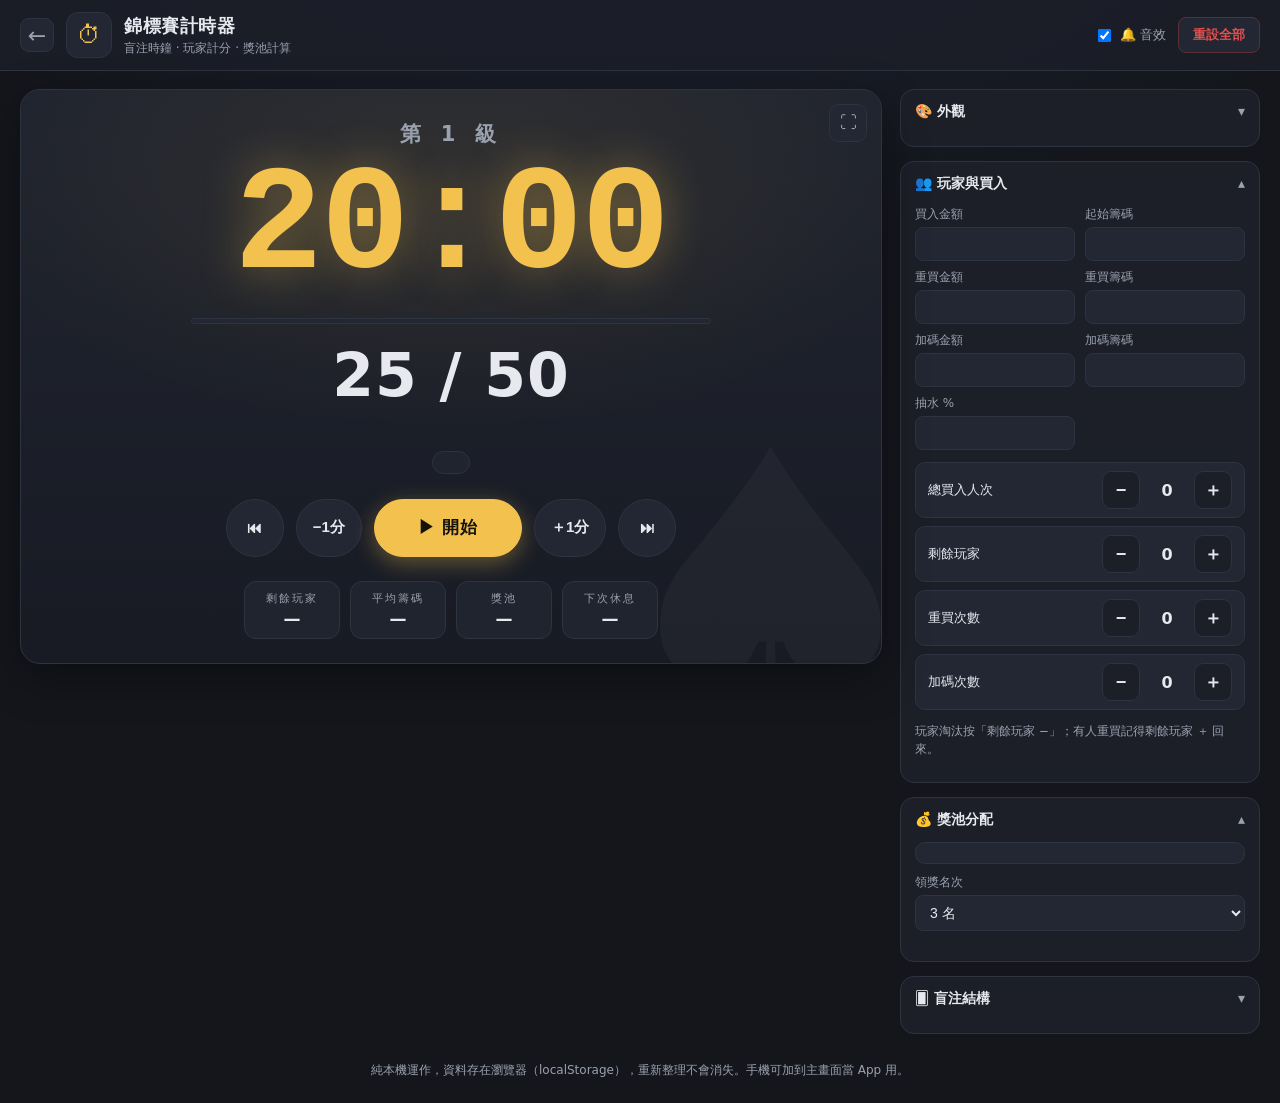
==== timer.html @ 947038f6 "新增錦標賽計時器：盲注時鐘/玩家計分/獎池計算＋外觀自訂＋真實賽事結構模板 - 獨立頁面 timer.html（主頁頂欄有入口），手機優先、狀態存 localStorage 重整續跑 - 盲注結構編輯" ====
<!DOCTYPE html>
<html lang="zh-Hant">
<head>
  <meta charset="UTF-8" />
  <meta name="viewport" content="width=device-width, initial-scale=1.0" />
  <meta http-equiv="Cache-Control" content="no-cache, no-store, must-revalidate" />
  <title>錦標賽計時器 — 德州撲克 GTO 練習助手</title>
  <link rel="stylesheet" href="css/timer.css?v=3" />
</head>
<body>
  <header class="topbar">
    <div class="brand">
      <a class="back" href="index.html" title="回 GTO 練習助手">←</a>
      <span class="logo">⏱</span>
      <div>
        <h1>錦標賽計時器</h1>
        <p class="tagline">盲注時鐘 · 玩家計分 · 獎池計算</p>
      </div>
    </div>
    <div class="topbar-controls">
      <label class="snd-toggle"><input type="checkbox" id="soundToggle" checked /> 🔔 音效</label>
      <button id="resetAllBtn" class="btn danger">重設全部</button>
    </div>
  </header>

  <main class="timer-layout">

    <!-- ============ 時鐘主顯示 ============ -->
    <section class="clock-panel" id="clockPanel">
      <span class="suit-mark" aria-hidden="true">♠</span>
      <button id="fsBtn" class="fs-btn" title="全螢幕">⛶</button>

      <div class="level-name" id="lvlName">第 1 級</div>
      <div class="big-time" id="bigTime">20:00</div>
      <div class="lvl-progress"><div class="lvl-progress-fill" id="lvlProgress"></div></div>
      <div class="big-blinds" id="bigBlinds">25 / 50</div>
      <div class="ante-line" id="anteLine"></div>
      <div class="next-line" id="nextLine"></div>

      <div class="clock-controls">
        <button id="btnPrev" class="cbtn" title="上一級">⏮</button>
        <button id="btnMinus" class="cbtn" title="減 1 分鐘">−1分</button>
        <button id="btnStart" class="cbtn primary">▶ 開始</button>
        <button id="btnPlus" class="cbtn" title="加 1 分鐘">＋1分</button>
        <button id="btnNext" class="cbtn" title="下一級">⏭</button>
      </div>

      <div class="stat-badges">
        <div class="badge" id="wRemain"><span>剩餘玩家</span><b id="bRemain">—</b></div>
        <div class="badge" id="wAvg"><span>平均籌碼</span><b id="bAvg">—</b></div>
        <div class="badge" id="wPool"><span>獎池</span><b id="bPool">—</b></div>
        <div class="badge" id="wBreak"><span>下次休息</span><b id="bBreak">—</b></div>
      </div>
    </section>

    <!-- ============ 設定側欄 ============ -->
    <aside class="setup-panel">

      <details class="box">
        <summary>🎨 外觀</summary>
        <p class="sec-label">主題色</p>
        <div class="swatches" id="swatches"></div>
        <p class="sec-label">時鐘大小</p>
        <div class="seg" id="scaleSeg">
          <button data-s="0.85">小</button>
          <button data-s="1" class="active">標準</button>
          <button data-s="1.25">大</button>
        </div>
        <p class="sec-label">顯示項目</p>
        <div class="show-list">
          <label><input type="checkbox" data-show="next" checked /> 下一級預告</label>
          <label><input type="checkbox" data-show="avg" checked /> 平均籌碼</label>
          <label><input type="checkbox" data-show="pool" checked /> 獎池</label>
          <label><input type="checkbox" data-show="brk" checked /> 下次休息</label>
        </div>
        <p class="hint">⛶ 可把時鐘放大成全螢幕，適合現場當大螢幕用。</p>
      </details>

      <details class="box" open>
        <summary>👥 玩家與買入</summary>
        <div class="cfg-grid">
          <label>買入金額 <input type="number" id="cfgBuyin" min="0" inputmode="numeric" /></label>
          <label>起始籌碼 <input type="number" id="cfgStartChips" min="0" inputmode="numeric" /></label>
          <label>重買金額 <input type="number" id="cfgRebuyCost" min="0" inputmode="numeric" /></label>
          <label>重買籌碼 <input type="number" id="cfgRebuyChips" min="0" inputmode="numeric" /></label>
          <label>加碼金額 <input type="number" id="cfgAddonCost" min="0" inputmode="numeric" /></label>
          <label>加碼籌碼 <input type="number" id="cfgAddonChips" min="0" inputmode="numeric" /></label>
          <label>抽水 % <input type="number" id="cfgFee" min="0" max="100" inputmode="numeric" /></label>
        </div>
        <div class="counter-list">
          <div class="counter"><span>總買入人次</span><div class="cbtns"><button data-cnt="entries" data-d="-1">−</button><b id="cEntries">0</b><button data-cnt="entries" data-d="1">＋</button></div></div>
          <div class="counter"><span>剩餘玩家</span><div class="cbtns"><button data-cnt="remaining" data-d="-1">−</button><b id="cRemaining">0</b><button data-cnt="remaining" data-d="1">＋</button></div></div>
          <div class="counter"><span>重買次數</span><div class="cbtns"><button data-cnt="rebuys" data-d="-1">−</button><b id="cRebuys">0</b><button data-cnt="rebuys" data-d="1">＋</button></div></div>
          <div class="counter"><span>加碼次數</span><div class="cbtns"><button data-cnt="addons" data-d="-1">−</button><b id="cAddons">0</b><button data-cnt="addons" data-d="1">＋</button></div></div>
        </div>
        <p class="hint">玩家淘汰按「剩餘玩家 −」；有人重買記得剩餘玩家 ＋ 回來。</p>
      </details>

      <details class="box" open>
        <summary>💰 獎池分配</summary>
        <div class="pool-summary" id="poolSummary"></div>
        <label class="inline-label">領獎名次
          <select id="cfgPlaces">
            <option value="1">1 名（贏家全拿）</option>
            <option value="2">2 名</option>
            <option value="3" selected>3 名</option>
            <option value="4">4 名</option>
            <option value="5">5 名</option>
            <option value="6">6 名</option>
          </select>
        </label>
        <div class="payout-edit" id="payoutEdit"></div>
        <div class="payout-table" id="payoutTable"></div>
      </details>

      <details class="box">
        <summary>🂠 盲注結構</summary>
        <p class="sec-label">快速選擇結構</p>
        <div class="tpl-row">
          <select id="tplSelect" class="tpl-select"></select>
          <button class="btn small" id="tplApply">套用</button>
        </div>
        <p class="hint" id="tplDesc"></p>
        <div class="lvl-table-wrap">
          <table class="lvl-table">
            <thead><tr><th>#</th><th>SB</th><th>BB</th><th>前注</th><th>分鐘</th><th></th></tr></thead>
            <tbody id="lvlBody"></tbody>
          </table>
        </div>
        <div class="tpl-row">
          <button class="btn small" id="addLevelBtn">＋ 加一級</button>
          <button class="btn small" id="addBreakBtn">＋ 休息</button>
        </div>
        <p class="hint">改分鐘只影響之後進入的級別；點列首 # 可跳到該級。</p>
      </details>

    </aside>
  </main>

  <footer class="foot">
    純本機運作，資料存在瀏覽器（localStorage），重新整理不會消失。手機可加到主畫面當 App 用。
  </footer>

  <script src="js/timer.js?v=3"></script>
</body>
</html>
---- css/timer.css ----
/* 錦標賽計時器 — 深色賽場風格（主題色可由外觀設定調整 --accent） */
:root {
  --bg:        #14161c;
  --panel:     #1c1f28;
  --panel-2:   #232733;
  --line:      #2e3340;
  --text:      #e7e9ee;
  --muted:     #9aa1af;
  --accent:    #f2c14e;
  --raise:     #e2504d;
  --call:      #3fae5a;
  --clock-scale: 1;
}

* { box-sizing: border-box; }
html, body { margin: 0; padding: 0; }
body {
  background:
    radial-gradient(1100px 500px at 50% -120px, #1d2233 0%, transparent 70%),
    var(--bg);
  color: var(--text);
  font-family: "Segoe UI", "PingFang TC", "Microsoft JhengHei", system-ui, sans-serif;
  font-size: 14px;
  -webkit-font-smoothing: antialiased;
}

/* ---------- 頂部列 ---------- */
.topbar {
  display: flex; align-items: center; justify-content: space-between;
  gap: 16px; padding: 12px 20px;
  background: color-mix(in srgb, var(--panel) 80%, transparent);
  border-bottom: 1px solid var(--line);
  flex-wrap: wrap;
}
.brand { display: flex; align-items: center; gap: 12px; }
.back {
  color: var(--muted); text-decoration: none; font-size: 22px;
  width: 34px; height: 34px; display: grid; place-items: center;
  border: 1px solid var(--line); border-radius: 9px; background: var(--panel-2);
  transition: all .15s;
}
.back:hover { color: var(--text); border-color: var(--muted); }
.logo {
  font-size: 24px; color: var(--accent);
  background: var(--panel-2); border: 1px solid var(--line); border-radius: 12px;
  width: 46px; height: 46px; display: grid; place-items: center;
}
.topbar h1 { font-size: 18px; margin: 0; letter-spacing: .5px; }
.tagline { margin: 2px 0 0; color: var(--muted); font-size: 12px; }
.topbar-controls { display: flex; gap: 12px; align-items: center; flex-wrap: wrap; }
.snd-toggle { color: var(--muted); font-size: 13px; display: flex; align-items: center; gap: 6px; cursor: pointer; }

.btn {
  background: var(--panel-2); color: var(--text); border: 1px solid var(--line);
  border-radius: 8px; padding: 8px 14px; cursor: pointer; font-size: 13px; font-weight: 600;
  transition: border-color .15s;
}
.btn:hover { border-color: var(--muted); }
.btn.small { padding: 5px 10px; font-size: 12px; }
.btn.danger { color: var(--raise); border-color: #5a3038; }
.btn.danger:hover { background: #2a1d22; }

/* ---------- 版面 ---------- */
.timer-layout {
  display: grid; grid-template-columns: 1fr 360px;
  gap: 18px; padding: 18px 20px; align-items: start;
}

/* ---------- 時鐘主顯示 ---------- */
.clock-panel {
  position: sticky; top: 12px;
  background:
    radial-gradient(700px 340px at 50% 18%, color-mix(in srgb, var(--accent) 9%, transparent) 0%, transparent 70%),
    linear-gradient(180deg, #20242f 0%, #181b24 100%);
  border: 1px solid var(--line); border-radius: 20px;
  padding: 30px 20px 24px; text-align: center;
  overflow: hidden; box-shadow: 0 14px 44px rgba(0, 0, 0, .35);
}
.suit-mark {
  position: absolute; right: -60px; bottom: -120px;
  font-size: 380px; line-height: 1; color: var(--text);
  opacity: .035; pointer-events: none; user-select: none;
}
.fs-btn {
  position: absolute; top: 14px; right: 14px;
  background: var(--panel-2); color: var(--muted); border: 1px solid var(--line);
  border-radius: 10px; width: 38px; height: 38px; font-size: 17px; cursor: pointer;
  transition: all .15s; z-index: 2;
}
.fs-btn:hover { color: var(--text); border-color: var(--muted); }

.level-name {
  font-size: clamp(15px, 2.4vw, 21px); color: var(--muted);
  letter-spacing: 6px; font-weight: 700; text-transform: uppercase;
}
.big-time {
  font-family: ui-monospace, "SF Mono", "Cascadia Mono", "Roboto Mono", monospace;
  font-size: calc(clamp(64px, 15vw, 148px) * var(--clock-scale));
  font-weight: 800; line-height: 1.08;
  color: var(--accent); font-variant-numeric: tabular-nums; letter-spacing: -2px;
  text-shadow: 0 0 46px color-mix(in srgb, var(--accent) 42%, transparent);
  transition: color .3s;
}
.big-time.paused { color: var(--muted); text-shadow: none; }
.big-time.warn { color: var(--raise); text-shadow: 0 0 46px color-mix(in srgb, var(--raise) 45%, transparent); }

.lvl-progress {
  height: 6px; border-radius: 4px; background: var(--panel-2);
  width: min(520px, 82%); margin: 10px auto 16px; overflow: hidden;
  border: 1px solid var(--line);
}
.lvl-progress-fill {
  height: 100%; width: 0%; border-radius: 4px;
  background: linear-gradient(90deg, color-mix(in srgb, var(--accent) 65%, #fff 8%), var(--accent));
  transition: width .3s linear;
}

.big-blinds {
  font-size: calc(clamp(30px, 6.4vw, 60px) * var(--clock-scale));
  font-weight: 800; letter-spacing: 1px;
}
.big-blinds.break-label { color: var(--call); }
.ante-line { font-size: clamp(14px, 2.4vw, 19px); color: var(--muted); min-height: 1.35em; margin-top: 2px; }
.next-line {
  display: inline-block; margin-top: 14px; min-height: 1.4em;
  font-size: clamp(13px, 2vw, 16px); color: var(--muted);
  background: color-mix(in srgb, var(--panel-2) 72%, transparent);
  border: 1px solid var(--line); border-radius: 999px; padding: 7px 18px;
}
.next-line b { color: var(--text); }
.next-line.hidden { display: none; }

.clock-controls { display: flex; justify-content: center; align-items: center; gap: 12px; margin-top: 22px; flex-wrap: wrap; }
.cbtn {
  background: var(--panel-2); color: var(--text); border: 1px solid var(--line);
  border-radius: 999px; min-width: 58px; height: 58px; padding: 0 16px; cursor: pointer;
  font-size: 15px; font-weight: 700; display: grid; place-items: center;
  white-space: nowrap; transition: all .15s;
}
.cbtn:hover { border-color: var(--accent); color: var(--accent); }
.cbtn.primary {
  border-radius: 999px; width: auto; min-width: 148px; height: 58px;
  background: var(--accent); color: #16130a; border-color: var(--accent);
  font-size: 17px; letter-spacing: 1px;
  box-shadow: 0 6px 22px color-mix(in srgb, var(--accent) 35%, transparent);
}
.cbtn.primary:hover { filter: brightness(1.07); color: #16130a; }
.cbtn.primary.running {
  background: var(--raise); border-color: var(--raise); color: #fff;
  box-shadow: 0 6px 22px color-mix(in srgb, var(--raise) 35%, transparent);
}

.stat-badges { display: flex; justify-content: center; gap: 10px; margin-top: 24px; flex-wrap: wrap; }
.badge {
  background: color-mix(in srgb, var(--panel-2) 78%, transparent);
  border: 1px solid var(--line); border-radius: 12px;
  padding: 9px 18px; min-width: 96px;
  display: flex; flex-direction: column; gap: 3px;
}
.badge span { font-size: 11px; color: var(--muted); letter-spacing: 2px; }
.badge b { color: var(--text); font-size: 17px; font-variant-numeric: tabular-nums; }
.badge.hidden { display: none; }

/* 全螢幕：時鐘置中放大 */
.clock-panel:fullscreen {
  display: flex; flex-direction: column; justify-content: center;
  border-radius: 0; border: none;
}
.clock-panel:fullscreen .big-time { font-size: calc(clamp(90px, 24vw, 320px) * var(--clock-scale)); }
.clock-panel:fullscreen .big-blinds { font-size: calc(clamp(40px, 9vw, 110px) * var(--clock-scale)); }

/* 升盲閃爍 */
@keyframes flashLevel {
  0%, 100% { box-shadow: 0 14px 44px rgba(0,0,0,.35); }
  20%, 60% { box-shadow: 0 0 0 5px var(--accent) inset, 0 14px 44px rgba(0,0,0,.35); }
}
.clock-panel.flash { animation: flashLevel 1.6s ease 2; }

/* ---------- 設定側欄 ---------- */
.setup-panel { display: flex; flex-direction: column; gap: 14px; }
.box {
  background: var(--panel); border: 1px solid var(--line); border-radius: 14px;
  padding: 0 14px 12px;
}
.box summary {
  cursor: pointer; padding: 13px 0; font-weight: 700; font-size: 14px;
  list-style: none; user-select: none;
}
.box summary::-webkit-details-marker { display: none; }
.box summary::after { content: "▾"; float: right; color: var(--muted); }
.box[open] summary::after { content: "▴"; }

.hint { color: var(--muted); font-size: 12px; line-height: 1.5; }
.sec-label {
  margin: 10px 0 6px; font-size: 11px; color: var(--muted);
  text-transform: uppercase; letter-spacing: 1.5px; font-weight: 700;
}

/* 外觀設定 */
.swatches { display: flex; gap: 8px; flex-wrap: wrap; }
.swatch {
  width: 34px; height: 34px; border-radius: 50%; cursor: pointer;
  border: 2px solid transparent; padding: 0;
  transition: transform .12s;
}
.swatch:hover { transform: scale(1.12); }
.swatch.active { border-color: #fff; box-shadow: 0 0 0 2px var(--bg), 0 0 10px currentColor; }

.seg { display: inline-flex; background: var(--panel-2); border-radius: 9px; padding: 3px; border: 1px solid var(--line); }
.seg button {
  background: transparent; color: var(--muted); border: 0;
  padding: 7px 16px; border-radius: 7px; cursor: pointer; font-size: 13px; font-weight: 600;
  transition: all .12s;
}
.seg button:hover { color: var(--text); }
.seg button.active { background: var(--accent); color: #16130a; }

.show-list { display: grid; grid-template-columns: 1fr 1fr; gap: 7px; }
.show-list label {
  display: flex; align-items: center; gap: 7px;
  font-size: 13px; color: var(--text); cursor: pointer;
  background: var(--panel-2); border: 1px solid var(--line); border-radius: 9px;
  padding: 8px 10px;
}

/* 買入設定 / 計數器 */
.cfg-grid { display: grid; grid-template-columns: 1fr 1fr; gap: 8px 10px; margin-bottom: 12px; }
.cfg-grid label { display: flex; flex-direction: column; gap: 4px; font-size: 12px; color: var(--muted); }
.cfg-grid input, .inline-label select {
  background: var(--panel-2); color: var(--text); border: 1px solid var(--line);
  border-radius: 8px; padding: 8px 10px; font-size: 14px; width: 100%;
}
.cfg-grid input:focus, .inline-label select:focus { outline: none; border-color: var(--accent); }
.inline-label { display: flex; flex-direction: column; gap: 4px; font-size: 12px; color: var(--muted); margin: 10px 0; }

.counter-list { display: grid; gap: 8px; }
.counter {
  display: flex; align-items: center; justify-content: space-between;
  background: var(--panel-2); border: 1px solid var(--line); border-radius: 10px;
  padding: 8px 12px; font-size: 13px;
}
.cbtns { display: flex; align-items: center; gap: 10px; }
.cbtns button {
  background: var(--panel); color: var(--text); border: 1px solid var(--line);
  border-radius: 9px; width: 38px; height: 38px; font-size: 18px; font-weight: 800; cursor: pointer;
}
.cbtns button:active { background: var(--accent); color: #16130a; border-color: var(--accent); }
.cbtns b { min-width: 34px; text-align: center; font-size: 16px; font-variant-numeric: tabular-nums; }

/* 獎池 */
.pool-summary {
  background: var(--panel-2); border: 1px solid var(--line); border-radius: 10px;
  padding: 10px 12px; margin-bottom: 4px; font-size: 13px; line-height: 1.7;
}
.pool-summary b { color: var(--accent); font-size: 17px; }
.payout-edit { display: grid; grid-template-columns: repeat(3, 1fr); gap: 6px; margin: 8px 0; }
.payout-edit label { font-size: 11px; color: var(--muted); display: flex; flex-direction: column; gap: 3px; }
.payout-edit input {
  background: var(--panel-2); color: var(--text); border: 1px solid var(--line);
  border-radius: 8px; padding: 6px 8px; font-size: 13px; width: 100%;
}
.payout-edit .sum-warn { grid-column: 1 / -1; color: var(--raise); font-size: 12px; }
.payout-table { display: grid; gap: 5px; margin-top: 6px; }
.payout-row {
  display: flex; justify-content: space-between; align-items: center;
  background: var(--panel-2); border: 1px solid var(--line); border-radius: 8px;
  padding: 7px 12px; font-size: 13px;
}
.payout-row .place { color: var(--muted); }
.payout-row .amt { font-weight: 700; font-variant-numeric: tabular-nums; }
.payout-row.first { border-color: color-mix(in srgb, var(--accent) 45%, var(--line)); }
.payout-row.first .amt { color: var(--accent); }

/* 盲注表 */
.tpl-row { display: flex; gap: 6px; align-items: center; flex-wrap: wrap; margin: 6px 0 10px; }
.tpl-select {
  flex: 1; min-width: 0;
  background: var(--panel-2); color: var(--text); border: 1px solid var(--line);
  border-radius: 8px; padding: 8px 10px; font-size: 13px;
}
.tpl-select:focus { outline: none; border-color: var(--accent); }
.lvl-table-wrap { max-height: 320px; overflow-y: auto; border: 1px solid var(--line); border-radius: 10px; }
.lvl-table { width: 100%; border-collapse: collapse; font-size: 13px; }
.lvl-table th {
  position: sticky; top: 0; background: var(--panel-2); color: var(--muted);
  font-size: 11px; padding: 6px 4px; text-align: center; z-index: 1;
}
.lvl-table td { padding: 3px 3px; text-align: center; border-top: 1px solid var(--line); }
.lvl-table td.idx { cursor: pointer; color: var(--muted); font-weight: 700; min-width: 30px; }
.lvl-table td.idx:hover { color: var(--accent); }
.lvl-table tr.current td { background: color-mix(in srgb, var(--accent) 10%, transparent); }
.lvl-table tr.current td.idx { color: var(--accent); }
.lvl-table tr.brk td { color: var(--call); }
.lvl-table input {
  background: var(--panel-2); color: var(--text); border: 1px solid var(--line);
  border-radius: 6px; padding: 5px 4px; font-size: 13px; width: 58px; text-align: center;
}
.lvl-table input.min-in { width: 46px; }
.lvl-table .del {
  background: none; border: 0; color: var(--muted); cursor: pointer; font-size: 14px; padding: 4px;
}
.lvl-table .del:hover { color: var(--raise); }

.foot { color: var(--muted); font-size: 12px; text-align: center; padding: 10px 20px 24px; }

/* ---------- 手機自適應 ---------- */
@media (max-width: 860px) {
  .timer-layout { grid-template-columns: 1fr; padding: 12px; gap: 12px; }
  .clock-panel { position: relative; top: 0; padding: 22px 12px 16px; }
  .topbar { padding: 10px 12px; }
  .cbtn { min-width: 48px; height: 52px; padding: 0 12px; }
  .cbtn.primary { min-width: 130px; height: 52px; }
  .badge { min-width: 84px; padding: 8px 12px; }
}
@media (max-width: 400px) {
  .cfg-grid { grid-template-columns: 1fr 1fr; }
  .payout-edit { grid-template-columns: repeat(2, 1fr); }
}
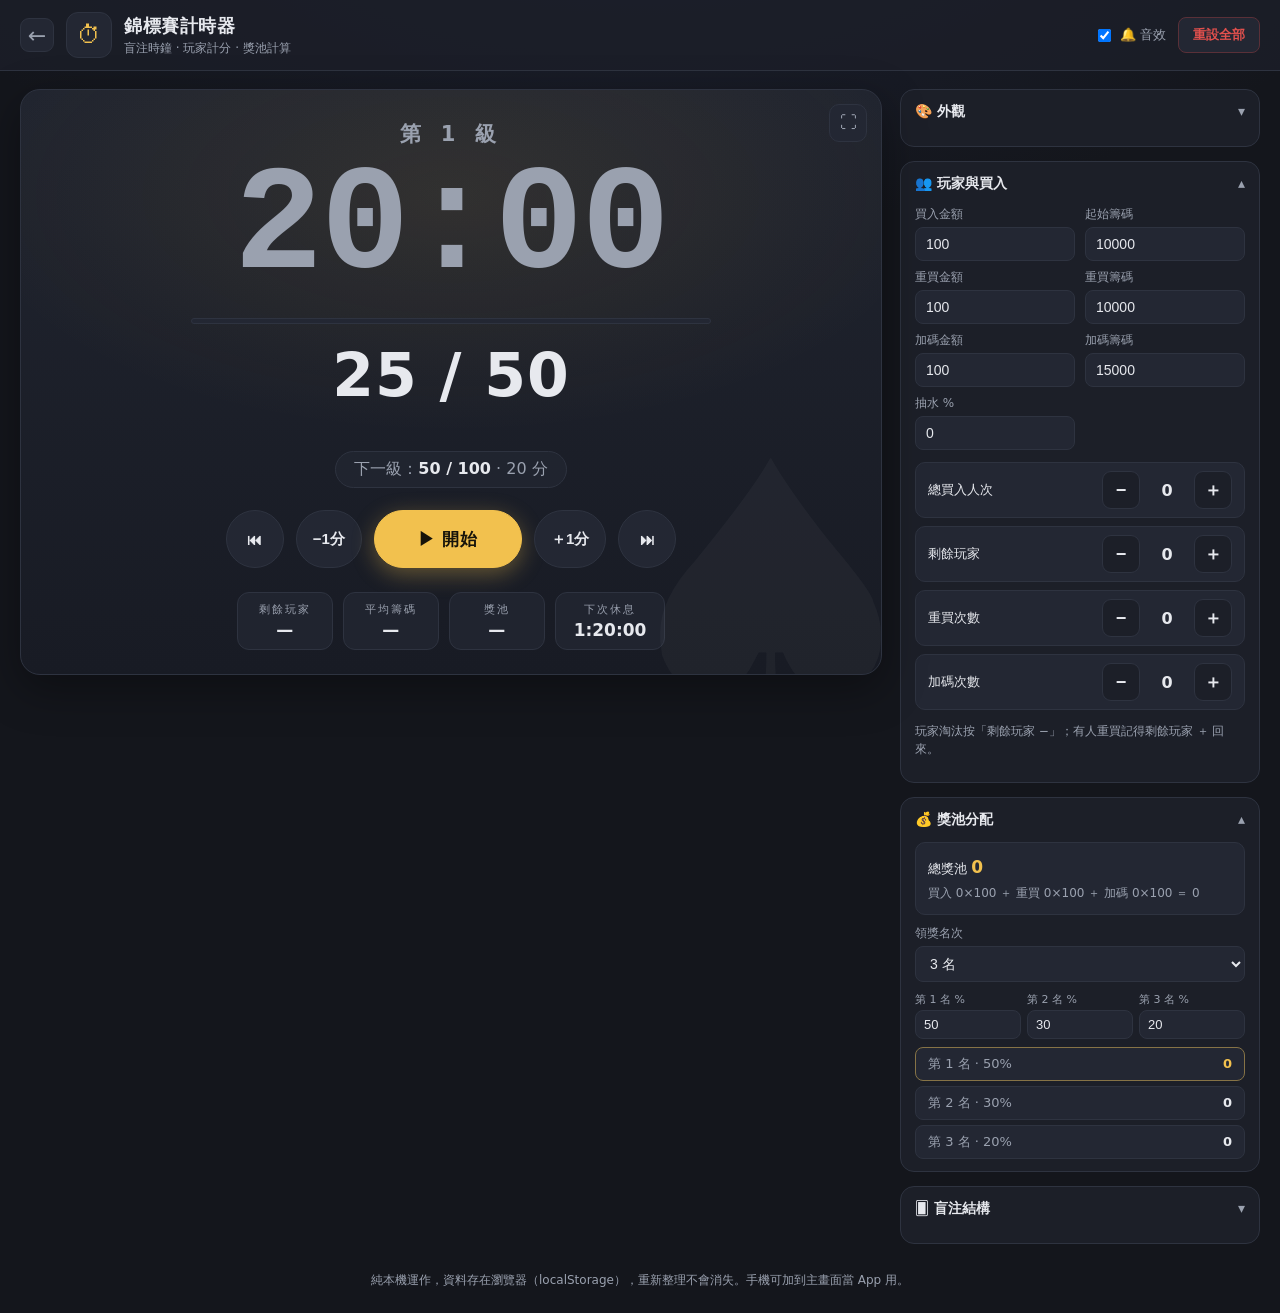
==== commit 2a1be6ad: "修正全新環境開啟計時器時 JS 掛掉的問題（defaultState 還在用舊的 TEMPLATES 呼叫方式），資產版本 +1 到 v=4 Co-Authored-By: Claude Fable " ====
--- a/timer.html
+++ b/timer.html
@@ -5,7 +5,7 @@
   <meta name="viewport" content="width=device-width, initial-scale=1.0" />
   <meta http-equiv="Cache-Control" content="no-cache, no-store, must-revalidate" />
   <title>錦標賽計時器 — 德州撲克 GTO 練習助手</title>
-  <link rel="stylesheet" href="css/timer.css?v=3" />
+  <link rel="stylesheet" href="css/timer.css?v=4" />
 </head>
 <body>
   <header class="topbar">
@@ -141,6 +141,6 @@
     純本機運作，資料存在瀏覽器（localStorage），重新整理不會消失。手機可加到主畫面當 App 用。
   </footer>
 
-  <script src="js/timer.js?v=3"></script>
+  <script src="js/timer.js?v=4"></script>
 </body>
 </html>
